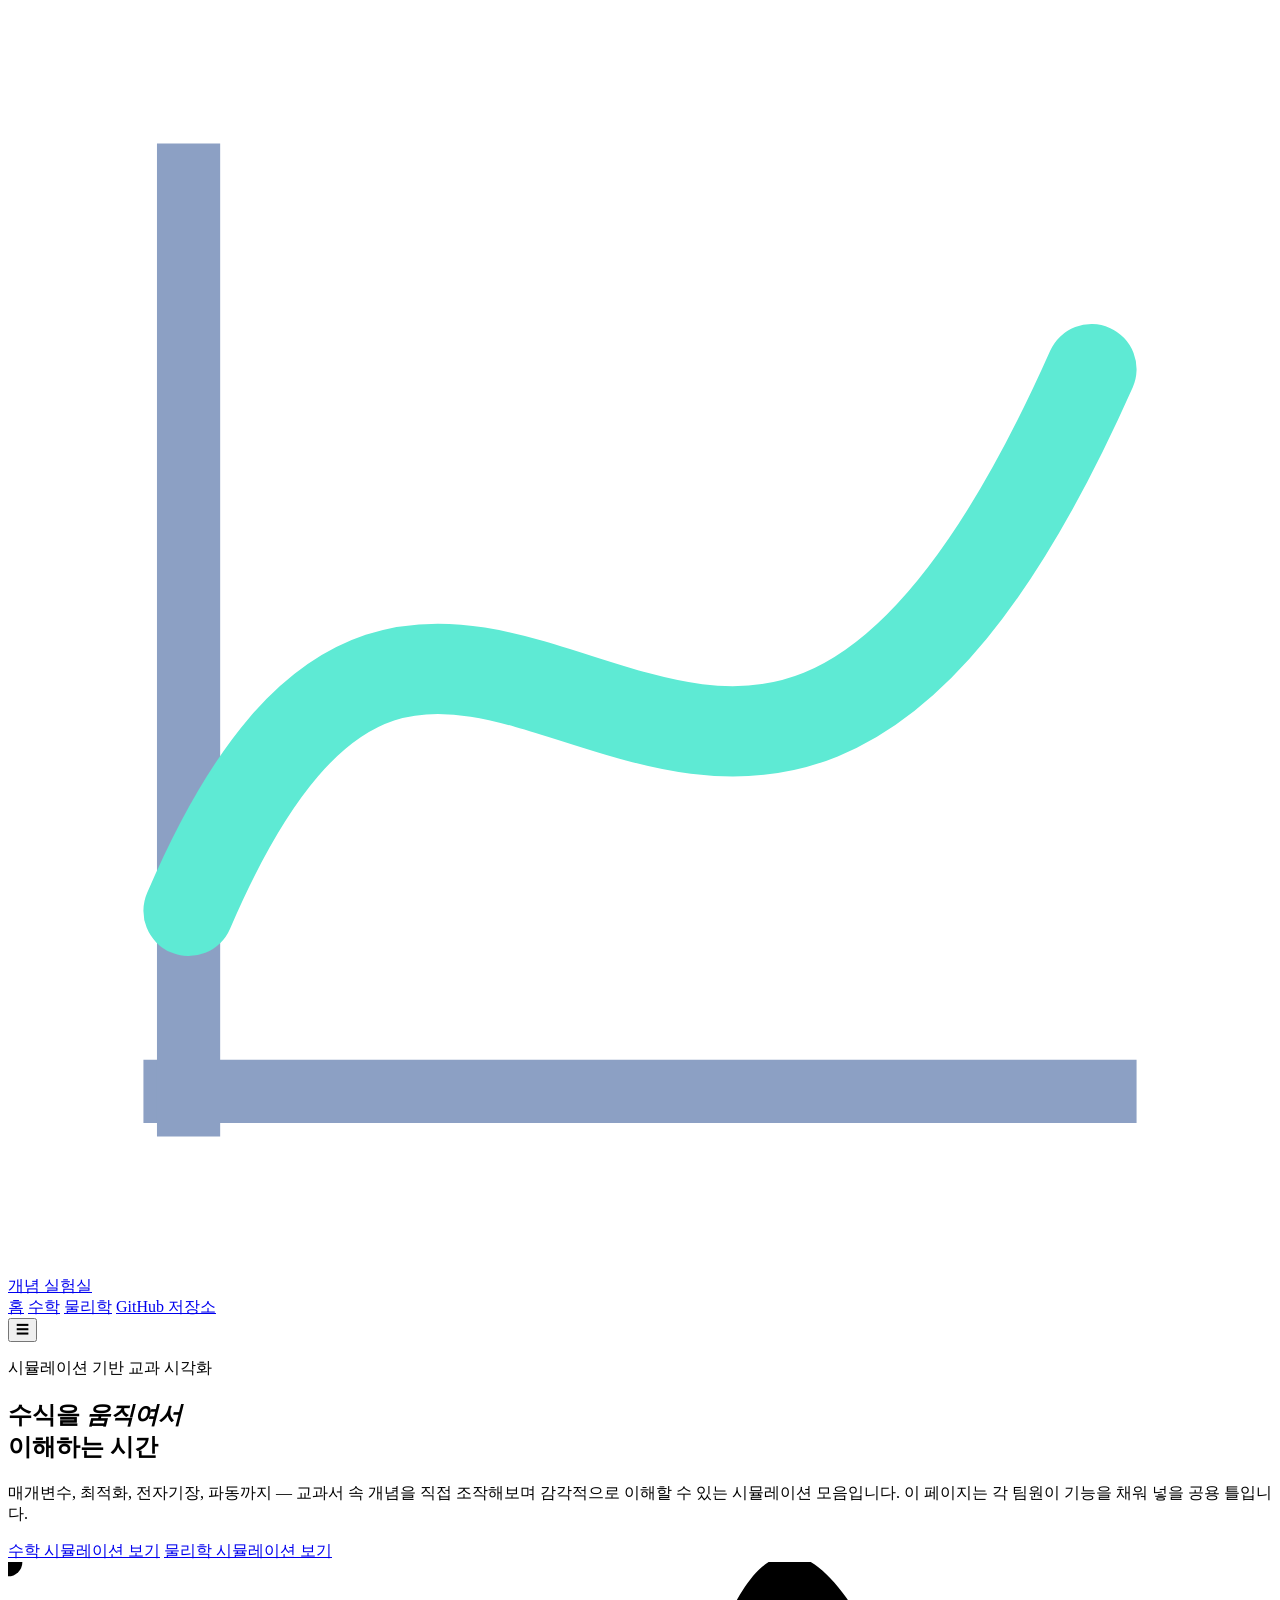
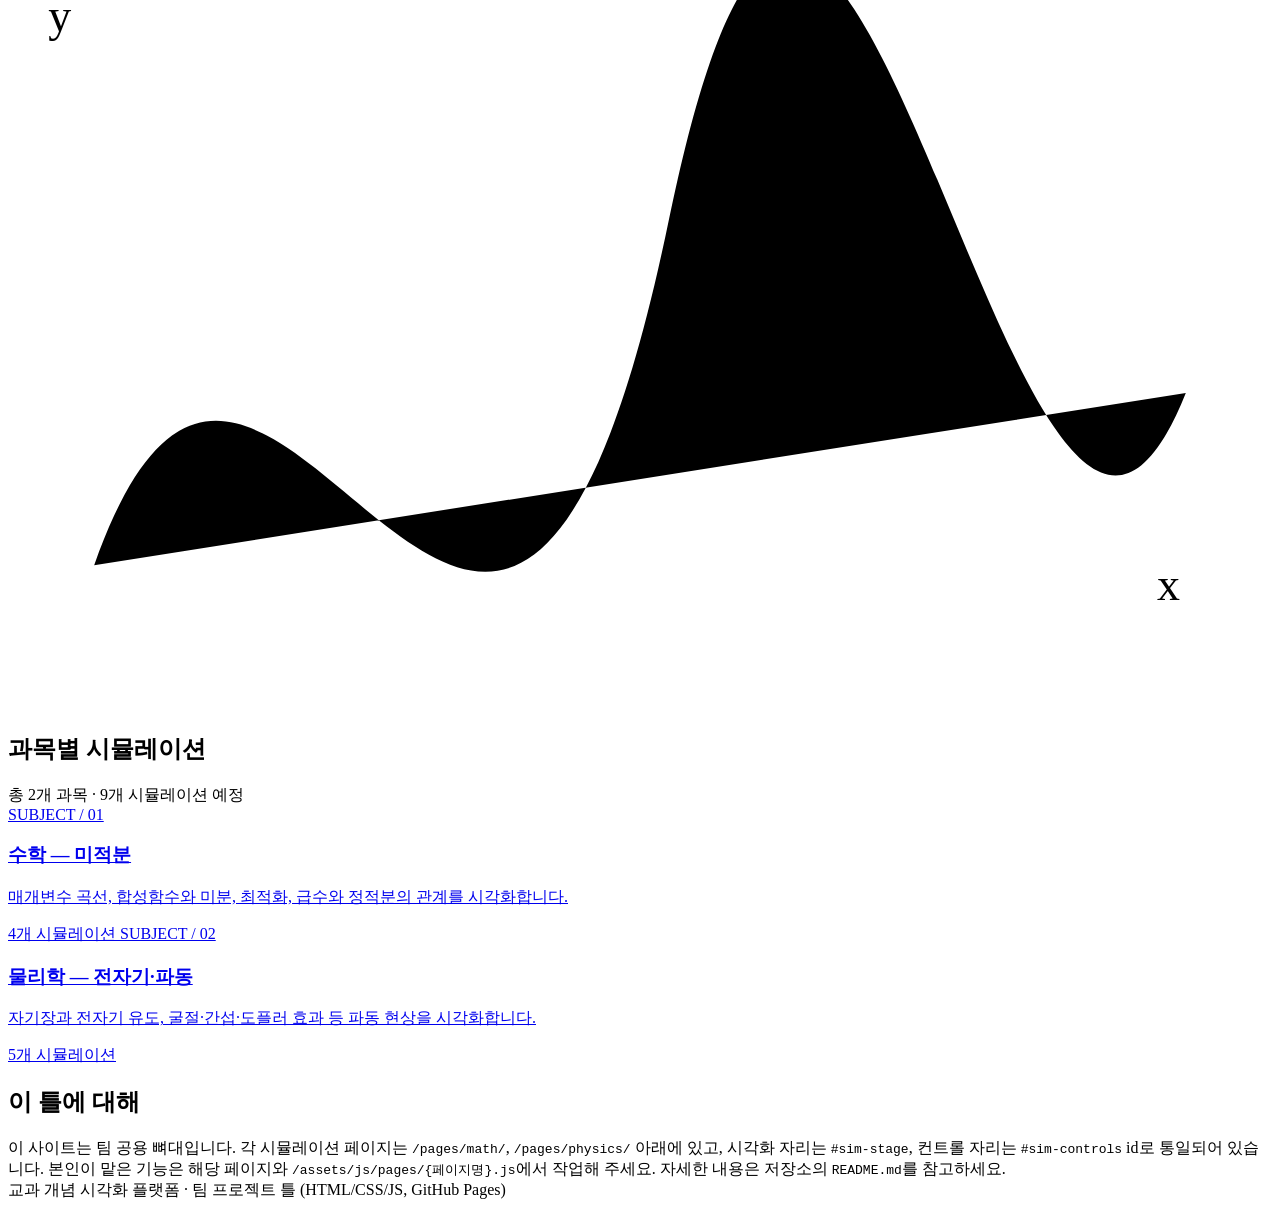
==== index.html @ 779785d9 "Add files via upload" ====
<!DOCTYPE html>
<html lang="ko">
<head>
<meta charset="UTF-8">
<meta name="viewport" content="width=device-width, initial-scale=1.0">
<title>교과 개념 시각화 플랫폼</title>
<link rel="stylesheet" href="assets/css/style.css">
</head>
<body>

<header class="site-header">
  <div class="wrap nav">
    <a class="brand" href="index.html">
      <svg class="brand-mark" viewBox="0 0 28 28" xmlns="http://www.w3.org/2000/svg">
        <line x1="3" y1="24" x2="25" y2="24" stroke="#8ca0c4" stroke-width="1.4"/>
        <line x1="4" y1="25" x2="4" y2="3" stroke="#8ca0c4" stroke-width="1.4"/>
        <path d="M4 20 C10 6, 16 26, 24 8" fill="none" stroke="#5eead4" stroke-width="2" stroke-linecap="round"/>
      </svg>
      개념 실험실
    </a>
    <nav class="nav-links" id="navLinks">
      <a href="index.html" aria-current="page">홈</a>
      <a href="math.html">수학</a>
      <a href="physics.html">물리학</a>
      <a href="https://github.com/" target="_blank" rel="noopener">GitHub 저장소</a>
    </nav>
    <button class="nav-toggle" aria-label="메뉴 열기" aria-expanded="false">☰</button>
  </div>
</header>

<main>
  <section class="wrap hero">
    <div>
      <p class="eyebrow">시뮬레이션 기반 교과 시각화</p>
      <h1>수식을 <em>움직여서</em><br>이해하는 시간</h1>
      <p>매개변수, 최적화, 전자기장, 파동까지 — 교과서 속 개념을 직접 조작해보며 감각적으로 이해할 수 있는 시뮬레이션 모음입니다. 이 페이지는 각 팀원이 기능을 채워 넣을 공용 틀입니다.</p>
      <div class="hero-actions">
        <a class="btn btn-primary" href="math.html">수학 시뮬레이션 보기</a>
        <a class="btn btn-ghost" href="physics.html">물리학 시뮬레이션 보기</a>
      </div>
    </div>
    <div class="hero-figure">
      <svg class="hero-svg" viewBox="0 0 440 260" xmlns="http://www.w3.org/2000/svg">
        <line class="axis" x1="20" y1="230" x2="420" y2="230"/>
        <line class="axis" x1="30" y1="10" x2="30" y2="250"/>
        <text class="tick" x="400" y="222">x</text>
        <text class="tick" x="14" y="24">y</text>
        <path class="curve" d="M 30 210 C 90 40, 170 380, 230 90 S 350 300, 410 150"/>
        <circle class="tracer" r="5"/>
      </svg>
    </div>
  </section>

  <section class="wrap section">
    <div class="section-head">
      <h2>과목별 시뮬레이션</h2>
      <span class="count">총 2개 과목 · 9개 시뮬레이션 예정</span>
    </div>
    <div class="card-grid">
      <a class="card category-card" href="math.html">
        <span class="card-index">SUBJECT / 01</span>
        <h3>수학 — 미적분</h3>
        <p>매개변수 곡선, 합성함수와 미분, 최적화, 급수와 정적분의 관계를 시각화합니다.</p>
        <span class="badge badge-open">4개 시뮬레이션</span>
      </a>
      <a class="card category-card physics" href="physics.html">
        <span class="card-index">SUBJECT / 02</span>
        <h3>물리학 — 전자기·파동</h3>
        <p>자기장과 전자기 유도, 굴절·간섭·도플러 효과 등 파동 현상을 시각화합니다.</p>
        <span class="badge badge-open">5개 시뮬레이션</span>
      </a>
    </div>
  </section>

  <section class="wrap section">
    <div class="section-head">
      <h2>이 틀에 대해</h2>
    </div>
    <div class="dev-note">
      이 사이트는 팀 공용 뼈대입니다. 각 시뮬레이션 페이지는 <code>/pages/math/</code>, <code>/pages/physics/</code> 아래에 있고,
      시각화 자리는 <code>#sim-stage</code>, 컨트롤 자리는 <code>#sim-controls</code> id로 통일되어 있습니다.
      본인이 맡은 기능은 해당 페이지와 <code>/assets/js/pages/{페이지명}.js</code>에서 작업해 주세요. 자세한 내용은 저장소의 <code>README.md</code>를 참고하세요.
    </div>
  </section>
</main>

<footer class="site-footer">
  <div class="wrap">교과 개념 시각화 플랫폼 · 팀 프로젝트 틀 (HTML/CSS/JS, GitHub Pages)</div>
</footer>

<script src="assets/js/main.js"></script>
</body>
</html>
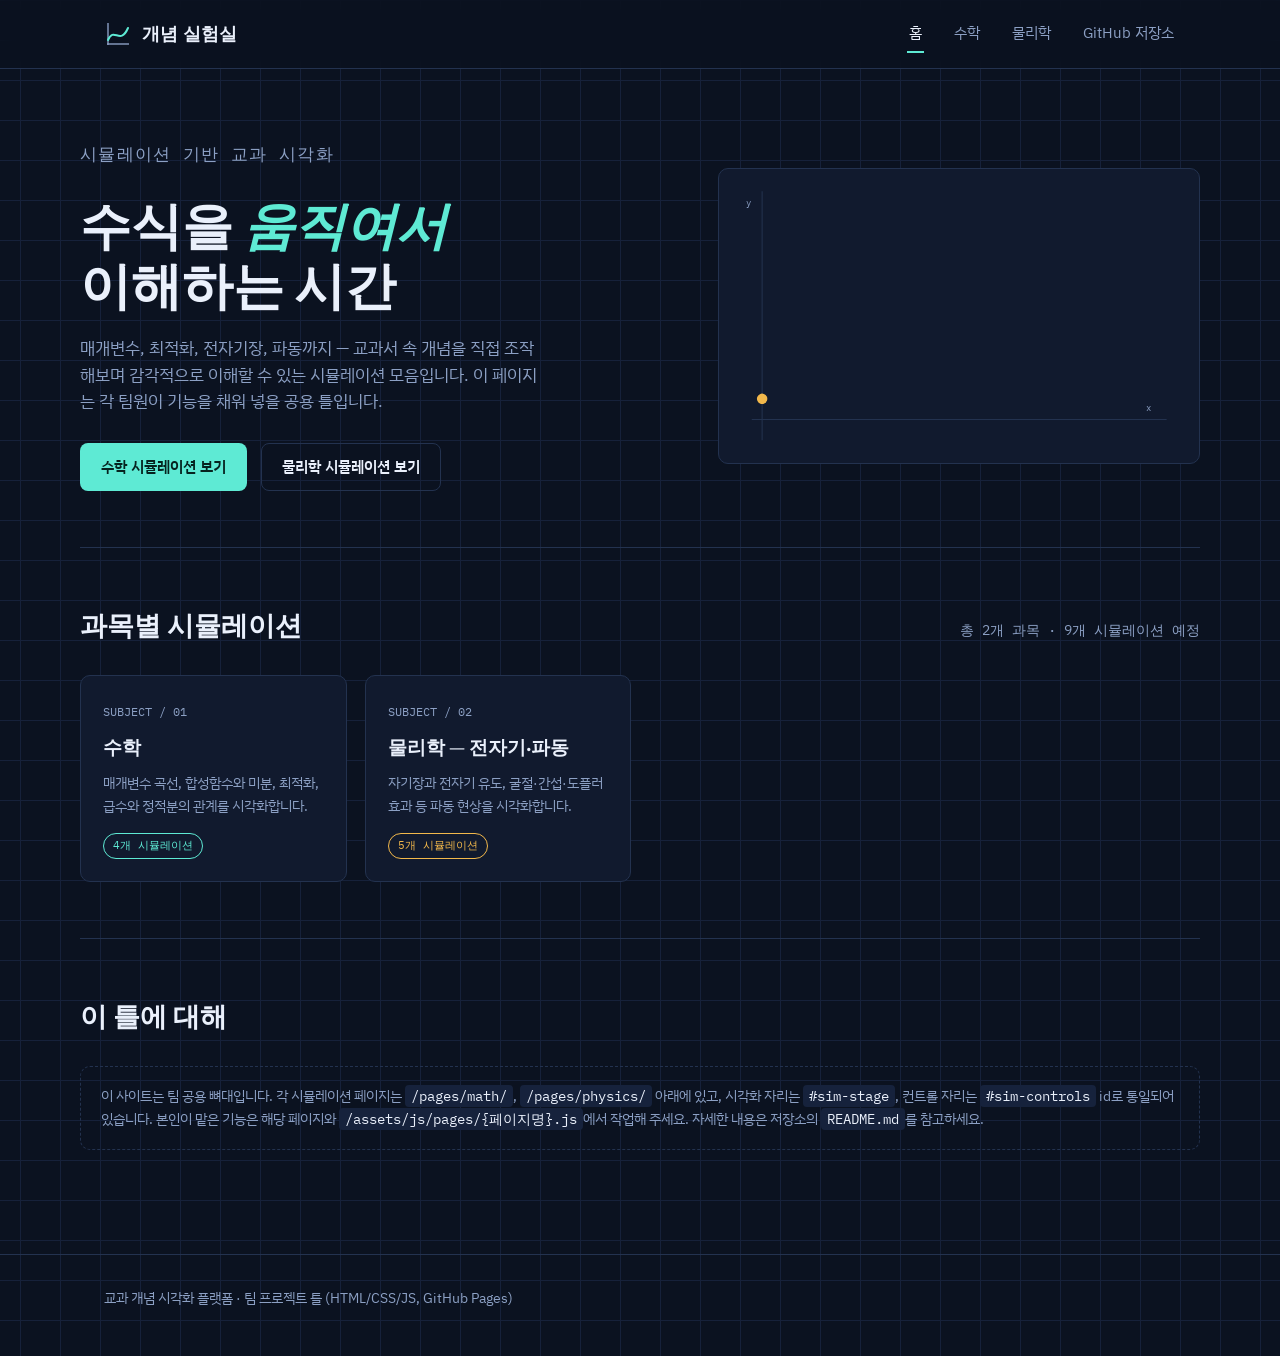
==== commit 50f098c8: "Update index.html" ====
--- a/index.html
+++ b/index.html
@@ -59,7 +59,7 @@
     <div class="card-grid">
       <a class="card category-card" href="math.html">
         <span class="card-index">SUBJECT / 01</span>
-        <h3>수학 — 미적분</h3>
+        <h3>수학</h3>
         <p>매개변수 곡선, 합성함수와 미분, 최적화, 급수와 정적분의 관계를 시각화합니다.</p>
         <span class="badge badge-open">4개 시뮬레이션</span>
       </a>
--- a/assets/css/style.css
+++ b/assets/css/style.css
@@ -0,0 +1,551 @@
+/* ============================================================
+   교과 개념 시각화 플랫폼 — 공통 스타일
+   디자인 토큰은 :root 변수로 관리합니다.
+   ============================================================ */
+
+@import url('https://fonts.googleapis.com/css2?family=Fraunces:ital,opsz,wght@0,9..144,400;0,9..144,600;1,9..144,500&family=IBM+Plex+Sans+KR:wght@400;500;600;700&family=IBM+Plex+Mono:wght@400;500&display=swap');
+
+:root {
+  /* 색상 토큰 */
+  --bg: #0b1220;
+  --bg-grid: #16213a;
+  --panel: #111a2e;
+  --panel-raised: #16223c;
+  --ink: #eaf0fb;
+  --ink-muted: #8ca0c4;
+  --border: #23324f;
+
+  --accent-math: #5eead4;      /* 청록 — 수학 */
+  --accent-math-dim: #2c7d72;
+  --accent-physics: #f2b84b;   /* 호박색 — 물리학 */
+  --accent-physics-dim: #8a6a2c;
+
+  /* 타이포그래피 */
+  --font-display: 'Fraunces', Georgia, serif;
+  --font-body: 'IBM Plex Sans KR', 'IBM Plex Sans', sans-serif;
+  --font-mono: 'IBM Plex Mono', ui-monospace, monospace;
+
+  --radius: 10px;
+}
+
+* { box-sizing: border-box; }
+
+html { scroll-behavior: smooth; }
+
+body {
+  margin: 0;
+  background-color: var(--bg);
+  color: var(--ink);
+  font-family: var(--font-body);
+  line-height: 1.6;
+  background-image:
+    linear-gradient(var(--bg-grid) 1px, transparent 1px),
+    linear-gradient(90deg, var(--bg-grid) 1px, transparent 1px);
+  background-size: 40px 40px;
+  background-position: center top;
+}
+
+a { color: inherit; text-decoration: none; }
+
+img, svg { max-width: 100%; display: block; }
+
+/* ---------- 레이아웃 공통 ---------- */
+.wrap {
+  max-width: 1120px;
+  margin: 0 auto;
+  padding: 0 24px;
+}
+
+/* ---------- 헤더 / 내비게이션 ---------- */
+.site-header {
+  position: sticky;
+  top: 0;
+  z-index: 20;
+  background: rgba(11, 18, 32, 0.86);
+  backdrop-filter: blur(8px);
+  border-bottom: 1px solid var(--border);
+}
+
+.nav {
+  display: flex;
+  align-items: center;
+  justify-content: space-between;
+  height: 68px;
+}
+
+.brand {
+  display: flex;
+  align-items: center;
+  gap: 10px;
+  font-family: var(--font-display);
+  font-size: 1.15rem;
+  font-weight: 600;
+  letter-spacing: 0.01em;
+}
+
+.brand-mark {
+  width: 28px;
+  height: 28px;
+  flex-shrink: 0;
+}
+
+.nav-links {
+  display: flex;
+  gap: 28px;
+  font-size: 0.95rem;
+  color: var(--ink-muted);
+}
+
+.nav-links a {
+  padding: 6px 2px;
+  border-bottom: 2px solid transparent;
+  transition: color 0.15s ease, border-color 0.15s ease;
+}
+
+.nav-links a:hover,
+.nav-links a:focus-visible,
+.nav-links a[aria-current="page"] {
+  color: var(--ink);
+  border-color: var(--accent-math);
+}
+
+.nav-toggle {
+  display: none;
+  background: none;
+  border: 1px solid var(--border);
+  border-radius: 6px;
+  color: var(--ink);
+  padding: 8px 10px;
+  font-size: 1rem;
+}
+
+/* ---------- 브레드크럼 ---------- */
+.breadcrumb {
+  font-family: var(--font-mono);
+  font-size: 0.8rem;
+  color: var(--ink-muted);
+  padding: 20px 0 0;
+}
+
+.breadcrumb a:hover { color: var(--accent-math); }
+
+.breadcrumb .sep { margin: 0 8px; opacity: 0.5; }
+
+/* ---------- 히어로 ---------- */
+.hero {
+  padding: 72px 0 56px;
+  display: grid;
+  grid-template-columns: 1.1fr 0.9fr;
+  gap: 48px;
+  align-items: center;
+}
+
+.eyebrow {
+  font-family: var(--font-mono);
+  font-size: 0.8rem;
+  letter-spacing: 0.08em;
+  text-transform: uppercase;
+  color: var(--accent-math);
+  margin: 0 0 14px;
+}
+
+.hero h1 {
+  font-family: var(--font-display);
+  font-size: clamp(2.1rem, 4.2vw, 3.2rem);
+  font-weight: 600;
+  line-height: 1.18;
+  margin: 0 0 18px;
+}
+
+.hero h1 em {
+  font-style: italic;
+  color: var(--accent-math);
+}
+
+.hero p {
+  color: var(--ink-muted);
+  font-size: 1.05rem;
+  max-width: 46ch;
+  margin: 0 0 28px;
+}
+
+.hero-actions { display: flex; gap: 14px; flex-wrap: wrap; }
+
+.hero-figure {
+  border: 1px solid var(--border);
+  border-radius: var(--radius);
+  background: var(--panel);
+  padding: 12px;
+}
+
+/* ---------- 버튼 ---------- */
+.btn {
+  display: inline-flex;
+  align-items: center;
+  gap: 8px;
+  padding: 11px 20px;
+  border-radius: 8px;
+  font-size: 0.92rem;
+  font-weight: 600;
+  border: 1px solid transparent;
+  cursor: pointer;
+  transition: transform 0.12s ease, background 0.15s ease, border-color 0.15s ease;
+}
+
+.btn:hover { transform: translateY(-1px); }
+
+.btn-primary {
+  background: var(--accent-math);
+  color: #06231f;
+}
+.btn-primary:hover { background: #7ff2df; }
+
+.btn-ghost {
+  background: transparent;
+  border-color: var(--border);
+  color: var(--ink);
+}
+.btn-ghost:hover { border-color: var(--accent-math); }
+
+/* ---------- 섹션 공통 ---------- */
+.section {
+  padding: 56px 0;
+  border-top: 1px solid var(--border);
+}
+
+.section-head {
+  display: flex;
+  align-items: baseline;
+  justify-content: space-between;
+  gap: 16px;
+  margin-bottom: 28px;
+  flex-wrap: wrap;
+}
+
+.section-head h2 {
+  font-family: var(--font-display);
+  font-size: 1.7rem;
+  font-weight: 600;
+  margin: 0;
+}
+
+.section-head .count {
+  font-family: var(--font-mono);
+  font-size: 0.85rem;
+  color: var(--ink-muted);
+}
+
+/* ---------- 카드 그리드 ---------- */
+.card-grid {
+  display: grid;
+  grid-template-columns: repeat(auto-fill, minmax(240px, 1fr));
+  gap: 18px;
+}
+
+.card {
+  position: relative;
+  display: block;
+  background: var(--panel);
+  border: 1px solid var(--border);
+  border-radius: var(--radius);
+  padding: 22px;
+  transition: border-color 0.15s ease, transform 0.15s ease;
+}
+
+.card:hover, .card:focus-visible {
+  transform: translateY(-2px);
+  border-color: var(--card-accent, var(--accent-math));
+}
+
+.card-index {
+  font-family: var(--font-mono);
+  font-size: 0.75rem;
+  color: var(--ink-muted);
+}
+
+.card h3 {
+  font-family: var(--font-display);
+  font-size: 1.2rem;
+  font-weight: 600;
+  margin: 8px 0 8px;
+}
+
+.card p {
+  font-size: 0.9rem;
+  color: var(--ink-muted);
+  margin: 0 0 14px;
+}
+
+.badge {
+  display: inline-block;
+  font-family: var(--font-mono);
+  font-size: 0.7rem;
+  padding: 3px 9px;
+  border-radius: 999px;
+  border: 1px solid var(--border);
+  color: var(--ink-muted);
+}
+
+.badge-open {
+  border-color: var(--card-accent, var(--accent-math));
+  color: var(--card-accent, var(--accent-math));
+}
+
+.category-card { --card-accent: var(--accent-math); }
+.category-card.physics { --card-accent: var(--accent-physics); }
+
+.sim-card.math { --card-accent: var(--accent-math); }
+.sim-card.physics { --card-accent: var(--accent-physics); }
+
+/* ---------- 카테고리 페이지 인트로 ---------- */
+.category-intro {
+  padding: 48px 0 8px;
+}
+
+.category-intro .eyebrow.physics { color: var(--accent-physics); }
+
+.category-intro h1 { font-family: var(--font-display); font-size: 2.4rem; margin: 0 0 12px; }
+.category-intro p { color: var(--ink-muted); max-width: 60ch; }
+
+/* ---------- 시뮬레이션 상세 페이지 ---------- */
+.sim-header { padding: 28px 0 8px; }
+
+.sim-header h1 {
+  font-family: var(--font-display);
+  font-size: 2rem;
+  margin: 10px 0 10px;
+}
+
+.sim-header p.desc {
+  color: var(--ink-muted);
+  max-width: 60ch;
+  margin: 0 0 6px;
+}
+
+.status-row {
+  display: flex;
+  gap: 10px;
+  align-items: center;
+  margin-top: 14px;
+}
+
+.sim-layout {
+  display: grid;
+  grid-template-columns: 1.6fr 1fr;
+  gap: 20px;
+  padding: 24px 0 8px;
+}
+
+.panel {
+  background: var(--panel);
+  border: 1px solid var(--border);
+  border-radius: var(--radius);
+  padding: 20px;
+}
+
+.panel-label {
+  font-family: var(--font-mono);
+  font-size: 0.75rem;
+  color: var(--ink-muted);
+  text-transform: uppercase;
+  letter-spacing: 0.06em;
+  margin: 0 0 14px;
+}
+
+.stage-placeholder {
+  aspect-ratio: 4 / 3;
+  border: 1px dashed var(--border);
+  border-radius: 8px;
+  display: flex;
+  align-items: center;
+  justify-content: center;
+  flex-direction: column;
+  gap: 8px;
+  color: var(--ink-muted);
+  font-family: var(--font-mono);
+  font-size: 0.85rem;
+  text-align: center;
+  padding: 20px;
+  background:
+    linear-gradient(var(--bg-grid) 1px, transparent 1px),
+    linear-gradient(90deg, var(--bg-grid) 1px, transparent 1px);
+  background-size: 24px 24px;
+}
+
+.control-group { margin-bottom: 20px; }
+.control-group:last-child { margin-bottom: 0; }
+
+.control-group label {
+  display: block;
+  font-size: 0.85rem;
+  color: var(--ink-muted);
+  margin-bottom: 8px;
+}
+
+.control-fake-slider {
+  width: 100%;
+  height: 4px;
+  background: var(--border);
+  border-radius: 999px;
+  position: relative;
+}
+
+.control-fake-slider::after {
+  content: '';
+  position: absolute;
+  top: 50%;
+  left: 38%;
+  width: 14px;
+  height: 14px;
+  background: var(--accent-math);
+  border-radius: 50%;
+  transform: translate(-50%, -50%);
+}
+
+.control-fake-buttons { display: flex; gap: 8px; flex-wrap: wrap; }
+
+.btn-mini {
+  font-size: 0.8rem;
+  padding: 7px 12px;
+  border-radius: 6px;
+  border: 1px solid var(--border);
+  background: transparent;
+  color: var(--ink-muted);
+}
+
+.notes-grid {
+  display: grid;
+  grid-template-columns: 1fr 1fr;
+  gap: 20px;
+  padding: 8px 0 48px;
+}
+
+.notes-grid .panel h3 {
+  font-family: var(--font-display);
+  font-size: 1.1rem;
+  margin: 0 0 10px;
+}
+
+.notes-grid .panel p,
+.notes-grid .panel ul {
+  color: var(--ink-muted);
+  font-size: 0.92rem;
+  margin: 0;
+}
+
+.formula-placeholder {
+  font-family: var(--font-mono);
+  font-size: 0.85rem;
+  color: var(--ink-muted);
+  border: 1px dashed var(--border);
+  border-radius: 8px;
+  padding: 14px;
+  margin-top: 10px;
+}
+
+.back-link {
+  display: inline-flex;
+  align-items: center;
+  gap: 6px;
+  font-size: 0.9rem;
+  color: var(--ink-muted);
+  margin: 8px 0 0;
+}
+.back-link:hover { color: var(--ink); }
+
+/* ---------- 개발 노트 (팀용) ---------- */
+.dev-note {
+  border: 1px dashed var(--border);
+  border-radius: var(--radius);
+  padding: 18px 20px;
+  font-size: 0.85rem;
+  color: var(--ink-muted);
+  margin-bottom: 48px;
+}
+
+.dev-note code {
+  font-family: var(--font-mono);
+  background: var(--panel-raised);
+  padding: 2px 6px;
+  border-radius: 4px;
+  color: var(--ink);
+}
+
+/* ---------- 푸터 ---------- */
+.site-footer {
+  border-top: 1px solid var(--border);
+  padding: 32px 0 48px;
+  color: var(--ink-muted);
+  font-size: 0.85rem;
+}
+
+/* ---------- 히어로 SVG 애니메이션 ---------- */
+.hero-svg .curve {
+  fill: none;
+  stroke: var(--accent-math);
+  stroke-width: 2.5;
+  stroke-linecap: round;
+  stroke-dasharray: 900;
+  stroke-dashoffset: 900;
+  animation: draw 6s ease-in-out infinite;
+}
+
+.hero-svg .axis {
+  stroke: var(--border);
+  stroke-width: 1;
+}
+
+.hero-svg .tick {
+  fill: var(--ink-muted);
+  font-family: var(--font-mono);
+  font-size: 9px;
+}
+
+.hero-svg .tracer {
+  fill: var(--accent-physics);
+  offset-path: path('M 30 210 C 90 40, 170 380, 230 90 S 350 300, 410 150');
+  animation: trace 6s ease-in-out infinite;
+}
+
+@keyframes draw {
+  0%   { stroke-dashoffset: 900; }
+  45%  { stroke-dashoffset: 0; }
+  80%  { stroke-dashoffset: 0; }
+  100% { stroke-dashoffset: -900; }
+}
+
+@keyframes trace {
+  0%   { offset-distance: 0%; opacity: 0; }
+  5%   { opacity: 1; }
+  45%  { offset-distance: 100%; opacity: 1; }
+  50%  { opacity: 0; }
+  100% { opacity: 0; }
+}
+
+/* ---------- 접근성 ---------- */
+:focus-visible {
+  outline: 2px solid var(--accent-math);
+  outline-offset: 2px;
+}
+
+@media (prefers-reduced-motion: reduce) {
+  * { animation-duration: 0.001ms !important; animation-iteration-count: 1 !important; }
+}
+
+/* ---------- 반응형 ---------- */
+@media (max-width: 860px) {
+  .hero { grid-template-columns: 1fr; }
+  .sim-layout { grid-template-columns: 1fr; }
+  .notes-grid { grid-template-columns: 1fr; }
+  .nav-links {
+    position: absolute;
+    top: 68px; left: 0; right: 0;
+    background: var(--bg);
+    border-bottom: 1px solid var(--border);
+    flex-direction: column;
+    padding: 16px 24px;
+    display: none;
+  }
+  .nav-links.open { display: flex; }
+  .nav-toggle { display: inline-flex; }
+}
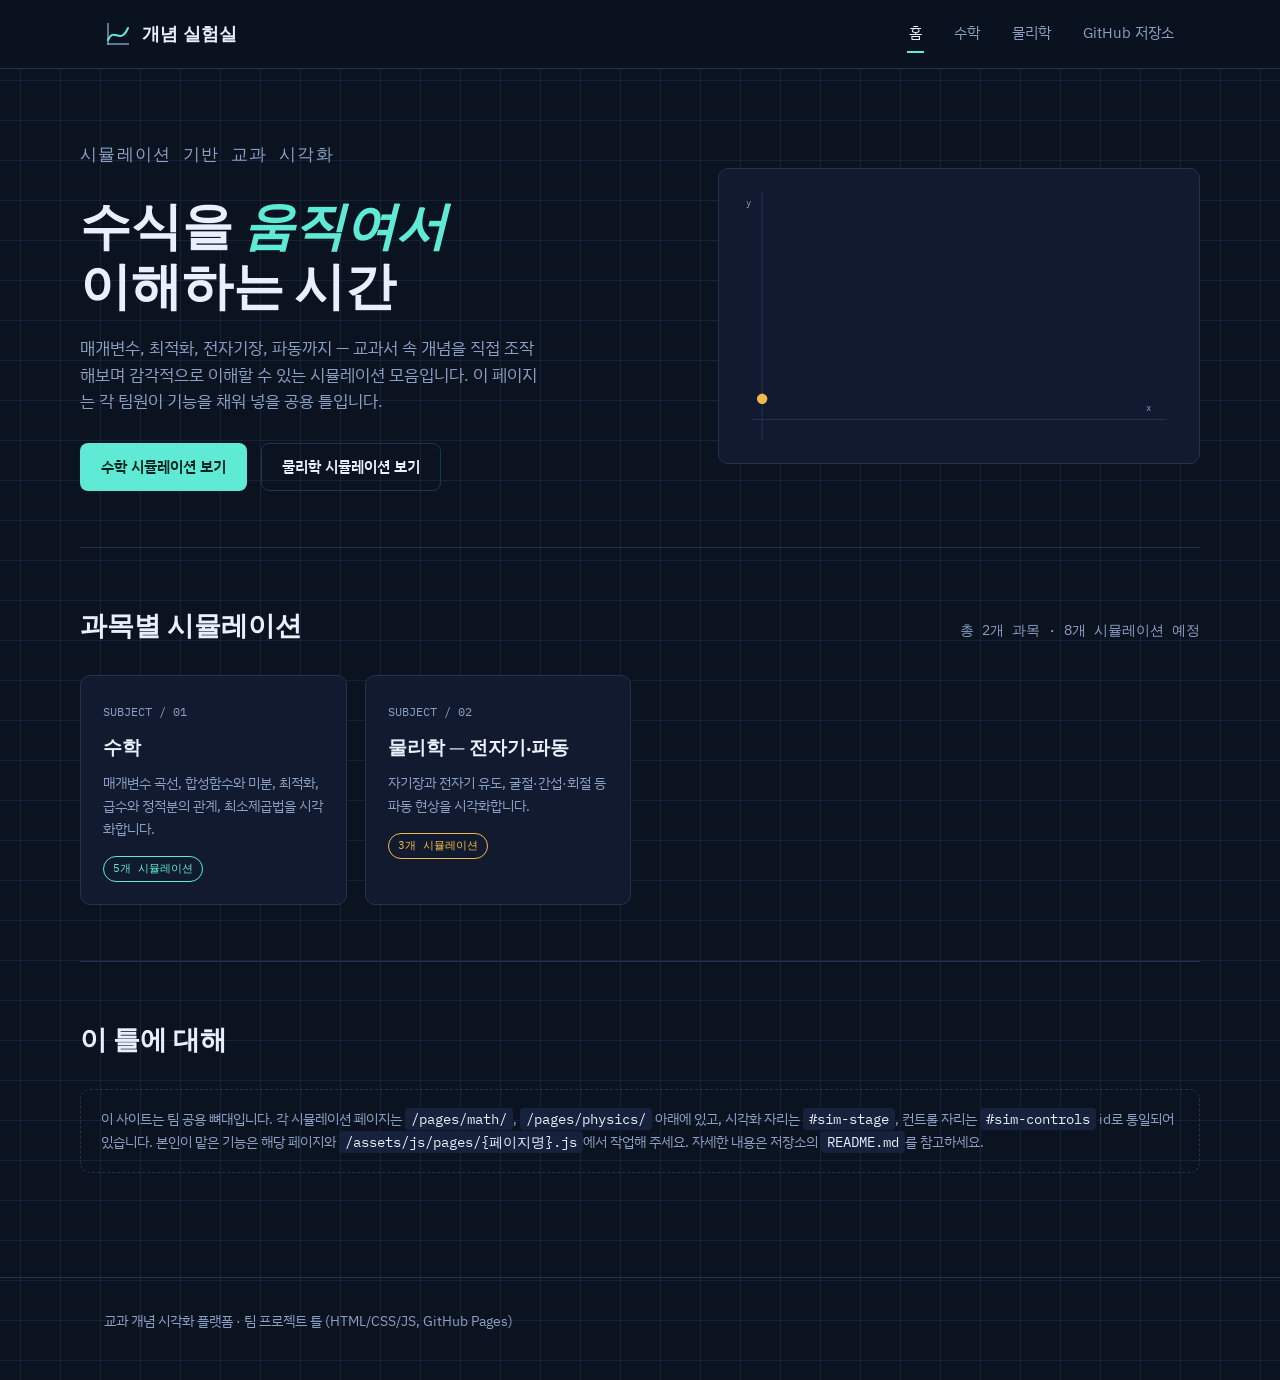
==== commit 56b8bc92: "Update index.html" ====
--- a/index.html
+++ b/index.html
@@ -54,20 +54,20 @@
   <section class="wrap section">
     <div class="section-head">
       <h2>과목별 시뮬레이션</h2>
-      <span class="count">총 2개 과목 · 9개 시뮬레이션 예정</span>
+      <span class="count">총 2개 과목 · 8개 시뮬레이션 예정</span>
     </div>
     <div class="card-grid">
       <a class="card category-card" href="math.html">
         <span class="card-index">SUBJECT / 01</span>
         <h3>수학</h3>
-        <p>매개변수 곡선, 합성함수와 미분, 최적화, 급수와 정적분의 관계를 시각화합니다.</p>
-        <span class="badge badge-open">4개 시뮬레이션</span>
+        <p>매개변수 곡선, 합성함수와 미분, 최적화, 급수와 정적분의 관계, 최소제곱법을 시각화합니다.</p>
+        <span class="badge badge-open">5개 시뮬레이션</span>
       </a>
       <a class="card category-card physics" href="physics.html">
         <span class="card-index">SUBJECT / 02</span>
         <h3>물리학 — 전자기·파동</h3>
-        <p>자기장과 전자기 유도, 굴절·간섭·도플러 효과 등 파동 현상을 시각화합니다.</p>
-        <span class="badge badge-open">5개 시뮬레이션</span>
+        <p>자기장과 전자기 유도, 굴절·간섭·회절 등 파동 현상을 시각화합니다.</p>
+        <span class="badge badge-open">3개 시뮬레이션</span>
       </a>
     </div>
   </section>
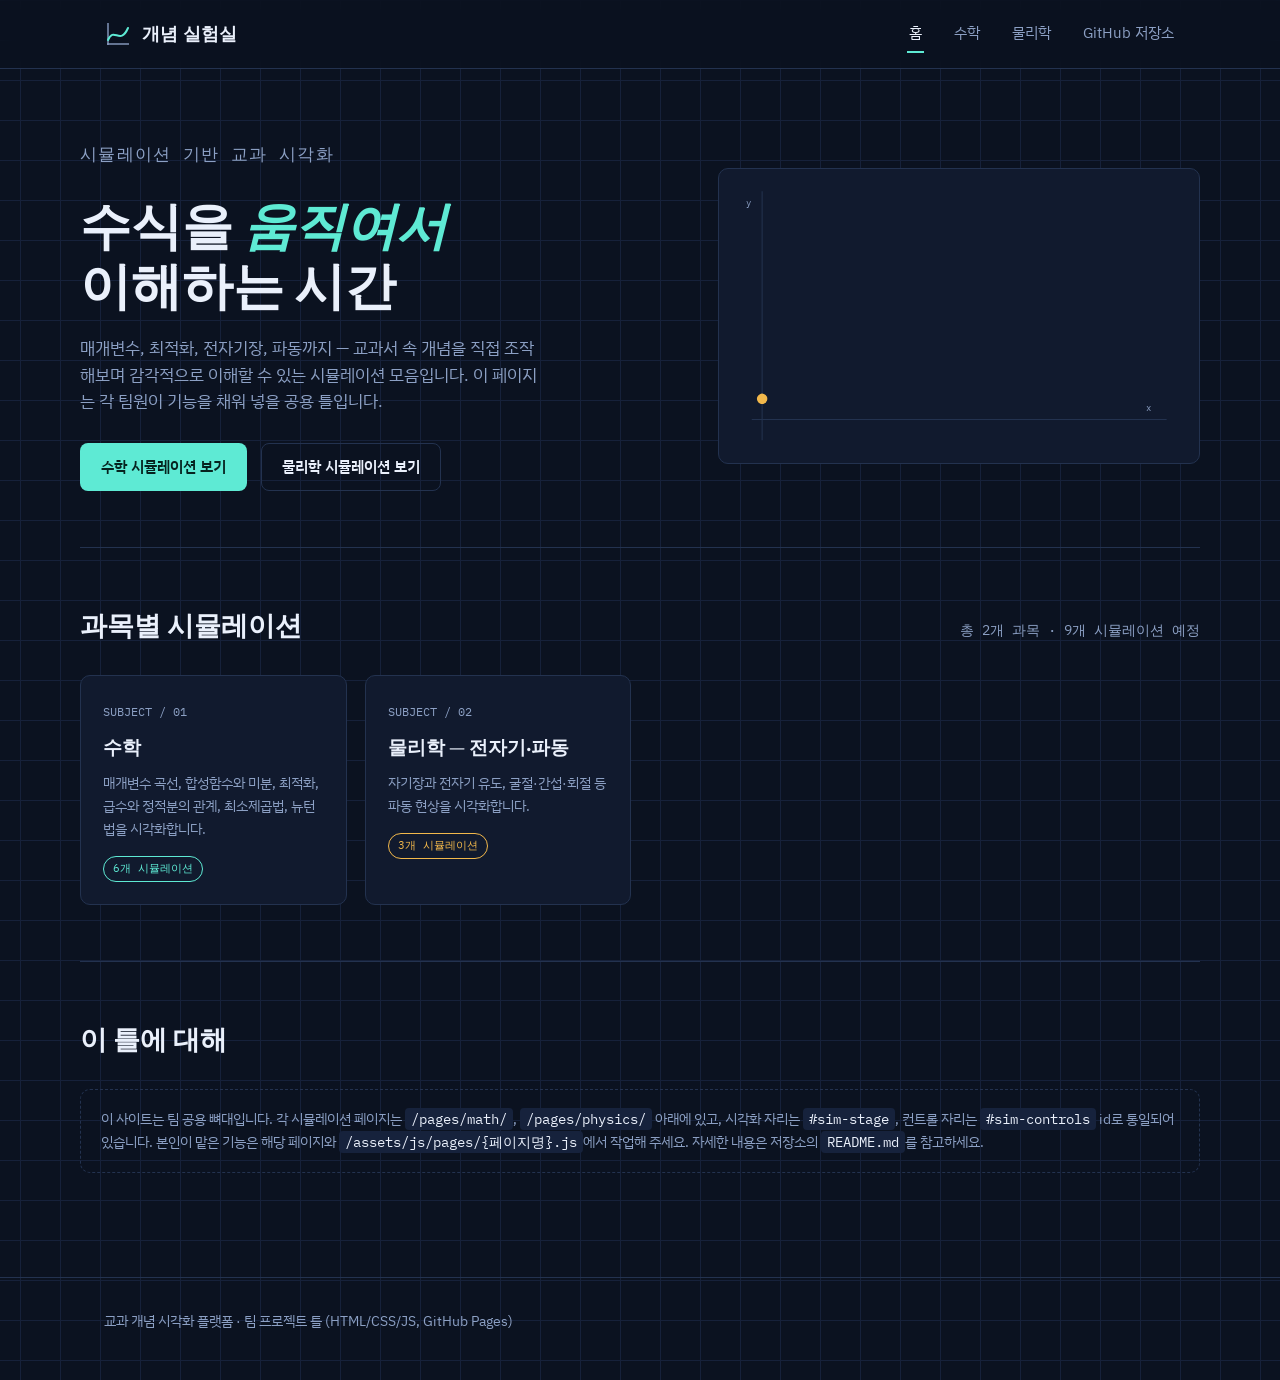
==== commit 5074455b: "Update index.html" ====
--- a/index.html
+++ b/index.html
@@ -54,14 +54,14 @@
   <section class="wrap section">
     <div class="section-head">
       <h2>과목별 시뮬레이션</h2>
-      <span class="count">총 2개 과목 · 8개 시뮬레이션 예정</span>
+      <span class="count">총 2개 과목 · 9개 시뮬레이션 예정</span>
     </div>
     <div class="card-grid">
       <a class="card category-card" href="math.html">
         <span class="card-index">SUBJECT / 01</span>
         <h3>수학</h3>
-        <p>매개변수 곡선, 합성함수와 미분, 최적화, 급수와 정적분의 관계, 최소제곱법을 시각화합니다.</p>
-        <span class="badge badge-open">5개 시뮬레이션</span>
+        <p>매개변수 곡선, 합성함수와 미분, 최적화, 급수와 정적분의 관계, 최소제곱법, 뉴턴법을 시각화합니다.</p>
+        <span class="badge badge-open">6개 시뮬레이션</span>
       </a>
       <a class="card category-card physics" href="physics.html">
         <span class="card-index">SUBJECT / 02</span>
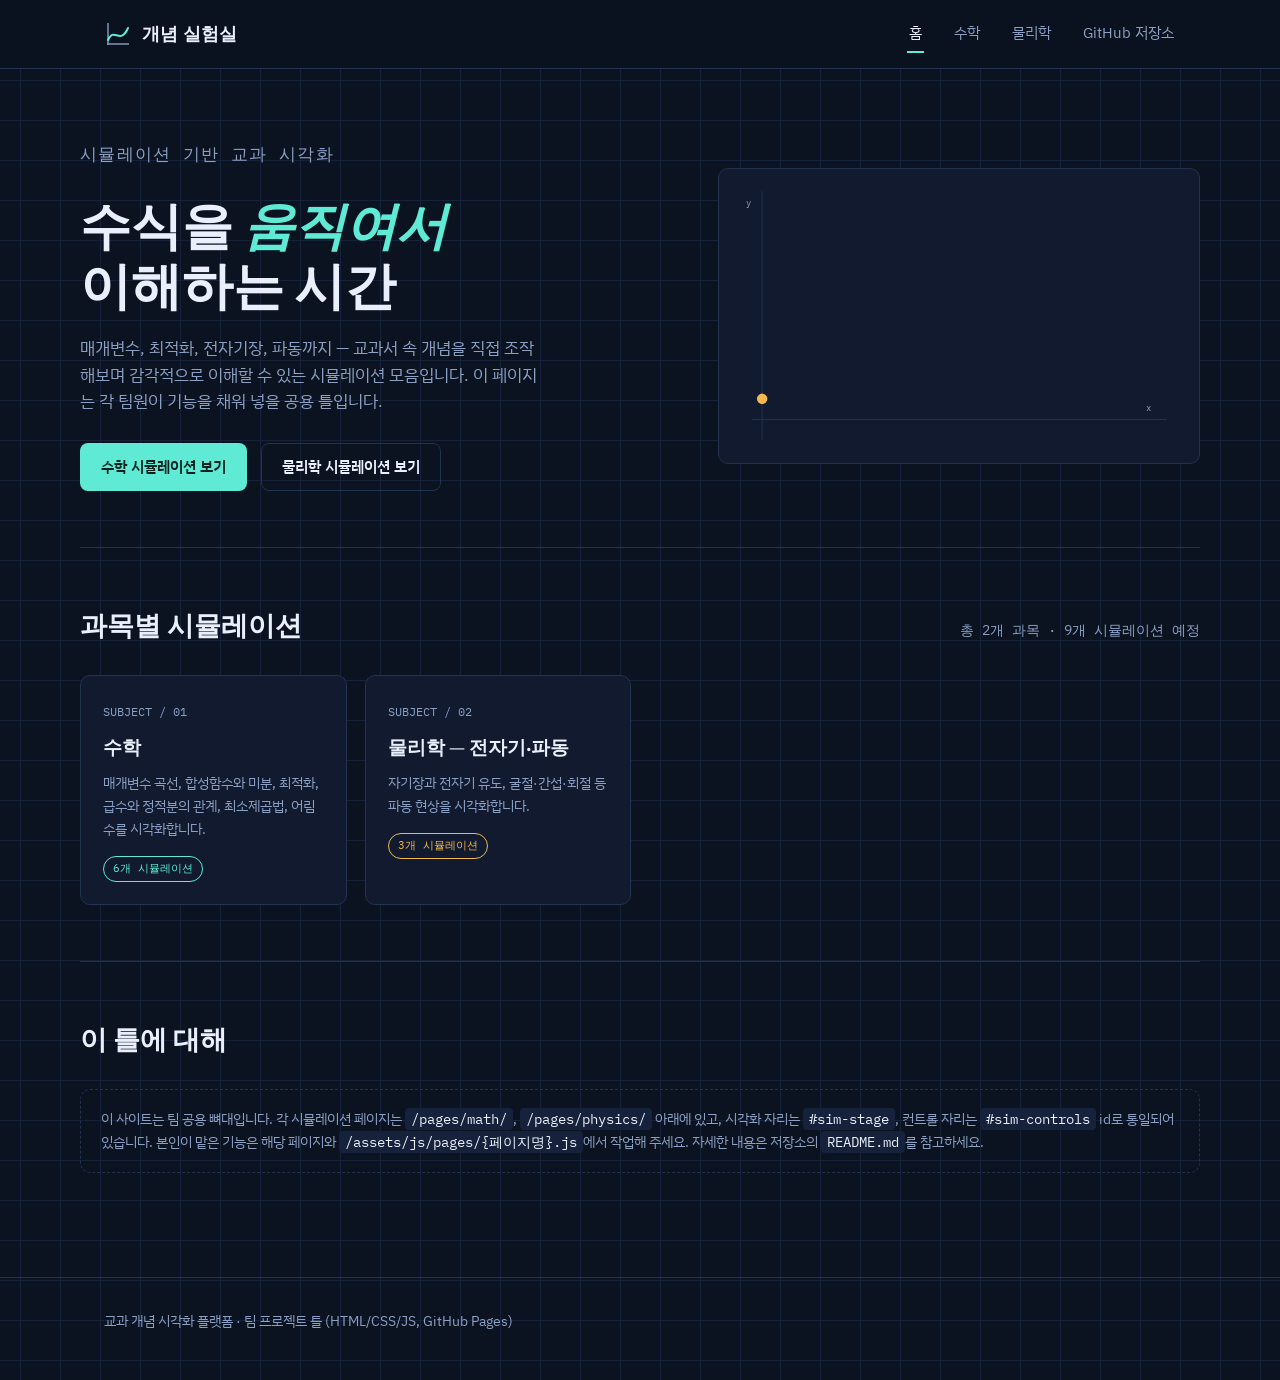
==== commit 2892d976: "Update index.html" ====
--- a/index.html
+++ b/index.html
@@ -22,7 +22,7 @@
       <a href="index.html" aria-current="page">홈</a>
       <a href="math.html">수학</a>
       <a href="physics.html">물리학</a>
-      <a href="https://github.com/" target="_blank" rel="noopener">GitHub 저장소</a>
+      <a href="https://github.com/HyoyangIsBestHighschool/Visualizing" target="_blank" rel="noopener">GitHub 저장소</a>
     </nav>
     <button class="nav-toggle" aria-label="메뉴 열기" aria-expanded="false">☰</button>
   </div>
@@ -60,7 +60,7 @@
       <a class="card category-card" href="math.html">
         <span class="card-index">SUBJECT / 01</span>
         <h3>수학</h3>
-        <p>매개변수 곡선, 합성함수와 미분, 최적화, 급수와 정적분의 관계, 최소제곱법, 뉴턴법을 시각화합니다.</p>
+        <p>매개변수 곡선, 합성함수와 미분, 최적화, 급수와 정적분의 관계, 최소제곱법, 어림수를 시각화합니다.</p>
         <span class="badge badge-open">6개 시뮬레이션</span>
       </a>
       <a class="card category-card physics" href="physics.html">
